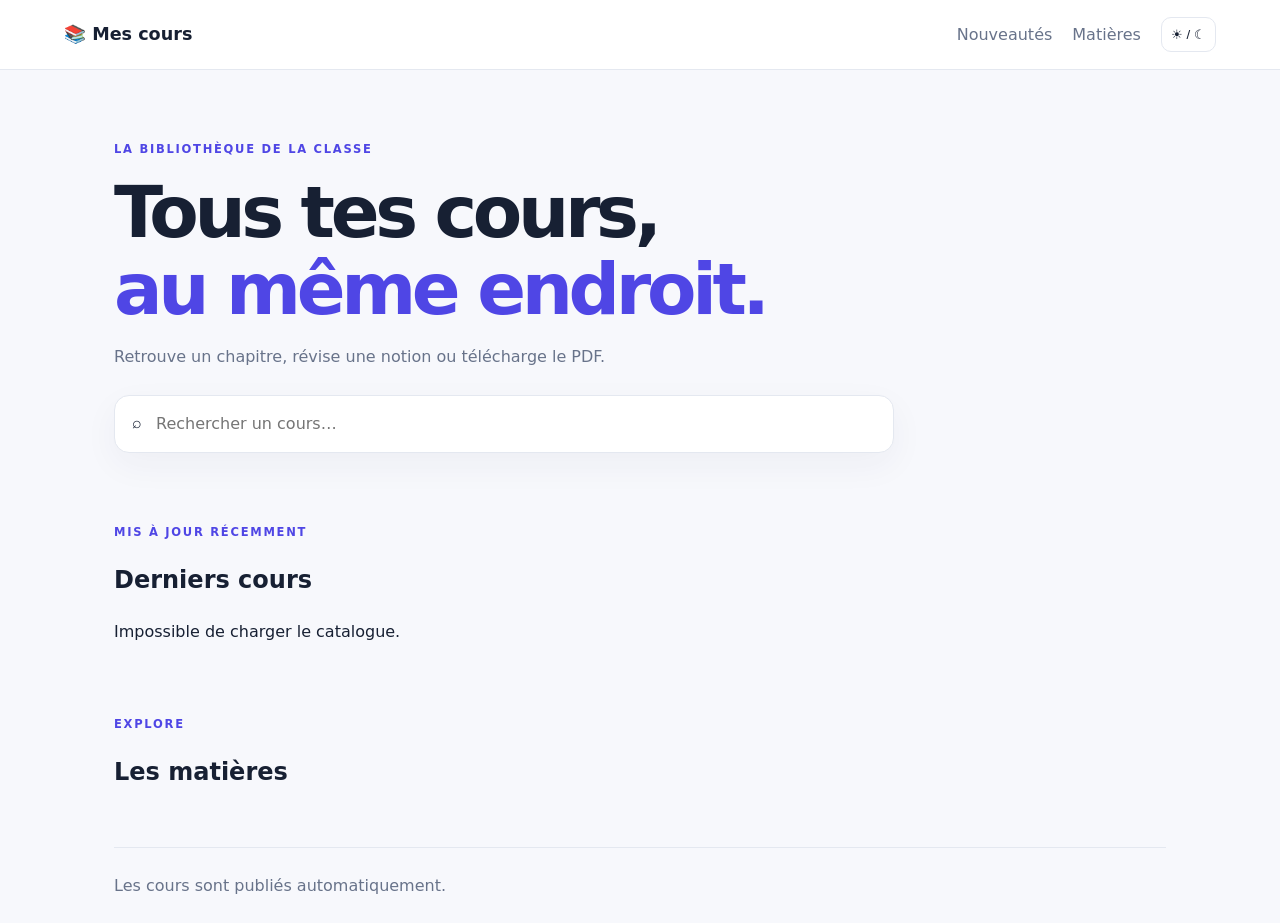
==== site/index.html @ 86d7a433 "Première version, création des fondations, cours sur les equations différentielles" ====
<!doctype html><html lang="fr"><head><meta charset="utf-8"><meta name="viewport" content="width=device-width,initial-scale=1"><title>Mes cours</title><link rel="stylesheet" href="assets/style.css"><script>const t=localStorage.getItem('theme');if(t)document.documentElement.dataset.theme=t;</script></head><body><header class="topbar"><a class="brand" href="./index.html">📚 Mes cours</a><nav><a href="#recent">Nouveautés</a><a href="#subjects">Matières</a><button id="themeToggle" class="theme-toggle">☀ / ☾</button></nav></header><main class="container"><section class="hero"><div class="eyebrow">LA BIBLIOTHÈQUE DE LA CLASSE</div><h1>Tous tes cours,<br><span>au même endroit.</span></h1><p>Retrouve un chapitre, révise une notion ou télécharge le PDF.</p><label class="searchbox">⌕ <input id="searchInput" type="search" placeholder="Rechercher un cours…" aria-label="Rechercher un cours"></label><div id="searchResults" class="course-grid"></div></section><section id="recent" class="section"><div class="eyebrow">MIS À JOUR RÉCEMMENT</div><h2>Derniers cours</h2><div id="recentCourses" class="course-grid">Chargement…</div></section><section id="subjects" class="section"><div class="eyebrow">EXPLORE</div><h2>Les matières</h2><div id="subjectList" class="subject-grid"></div></section><footer>Les cours sont publiés automatiquement.</footer></main><script src="assets/app.js"></script></body></html>
---- site/assets/style.css ----
:root{color-scheme:light;--bg:#f7f8fc;--panel:#fff;--text:#172033;--muted:#68738a;--line:#e4e8f0;--accent:#4f46e5;--accent2:#e9eaff;--shadow:0 12px 35px #25304b0c}
:root[data-theme=dark]{color-scheme:dark;--bg:#0e1220;--panel:#171d2e;--text:#f0f3ff;--muted:#a2abc2;--line:#2a334a;--accent:#a5a0ff;--accent2:#292746;--shadow:0 12px 35px #0003}
*{box-sizing:border-box}body{margin:0;background:var(--bg);color:var(--text);font:16px/1.6 system-ui,sans-serif}a{color:inherit;text-decoration:none}.topbar{height:70px;padding:0 max(5vw,20px);display:flex;align-items:center;justify-content:space-between;border-bottom:1px solid var(--line);background:var(--panel)}.brand{font-weight:800;font-size:1.1rem}.topbar nav{display:flex;align-items:center;gap:20px;color:var(--muted)}button{cursor:pointer}.theme-toggle{border:1px solid var(--line);border-radius:10px;padding:9px;background:var(--panel);color:var(--text)}.container{max-width:1100px;margin:auto;padding:0 24px}.hero{padding:70px 0 35px;max-width:780px}.eyebrow{font-size:.72rem;letter-spacing:.15em;font-weight:800;color:var(--accent)}h1{font-size:clamp(2.6rem,7vw,4.5rem);line-height:1.07;letter-spacing:-.06em;margin:16px 0}h1 span{color:var(--accent)}p,.meta{color:var(--muted)}.searchbox{margin-top:25px;display:flex;gap:12px;padding:14px 17px;border:1px solid var(--line);border-radius:15px;background:var(--panel);box-shadow:var(--shadow)}.searchbox input{border:0;outline:0;background:transparent;color:var(--text);width:100%;font:inherit}.section{padding:35px 0}.course-grid,.subject-grid{display:grid;grid-template-columns:repeat(auto-fit,minmax(min(100%,250px),1fr));gap:15px}.course-card,.subject-card{display:block;border:1px solid var(--line);border-radius:16px;padding:19px;background:var(--panel);box-shadow:var(--shadow);transition:transform .18s}.course-card:hover,.subject-card:hover{transform:translateY(-3px)}.tag{display:inline-block;background:var(--accent2);color:var(--accent);font-weight:750;font-size:.75rem;padding:3px 9px;border-radius:7px}.course-card h3{margin:12px 0 6px;line-height:1.35}.meta{font-size:.8rem;overflow-wrap:anywhere}.card-links{display:flex;gap:14px;margin-top:17px;font-weight:700;color:var(--accent);font-size:.9rem}.subject-card{font-weight:750}.subject-card small{display:block;color:var(--muted);font-weight:400}.reading{max-width:900px;margin:auto;padding:28px 22px 70px}.reader-actions{display:flex;justify-content:space-between;gap:12px;margin-bottom:25px}.back{color:var(--muted)}.button{background:var(--accent);color:white;padding:10px 14px;border-radius:10px;font-weight:750}.prose{background:var(--panel);border:1px solid var(--line);border-radius:17px;padding:clamp(18px,5vw,48px);overflow-wrap:anywhere}.prose h1,.prose h2,.prose h3{line-height:1.25;margin-top:1.6em}.prose h2{border-bottom:1px solid var(--line);padding-bottom:.4em}.prose img{max-width:100%;height:auto}.prose table{width:100%;border-collapse:collapse;display:block;overflow-x:auto}.prose th,.prose td{border:1px solid var(--line);padding:8px}.prose th{background:var(--accent2)}.prose blockquote{border-left:4px solid var(--accent);padding:4px 15px;color:var(--muted)}.prose pre{overflow:auto;padding:14px;background:var(--bg);border-radius:9px}footer{padding:25px 0;border-top:1px solid var(--line);color:var(--muted)}@media(max-width:600px){.topbar nav{gap:9px}.container{padding:0 17px}.hero{padding-top:45px}.reader-actions{flex-direction:column}}@media print{.topbar,.reader-actions{display:none!important}body{background:white;color:#111}.prose{border:0;padding:0}.prose h1,.prose h2,.prose h3{break-after:avoid}.prose img,table,pre{break-inside:avoid}}
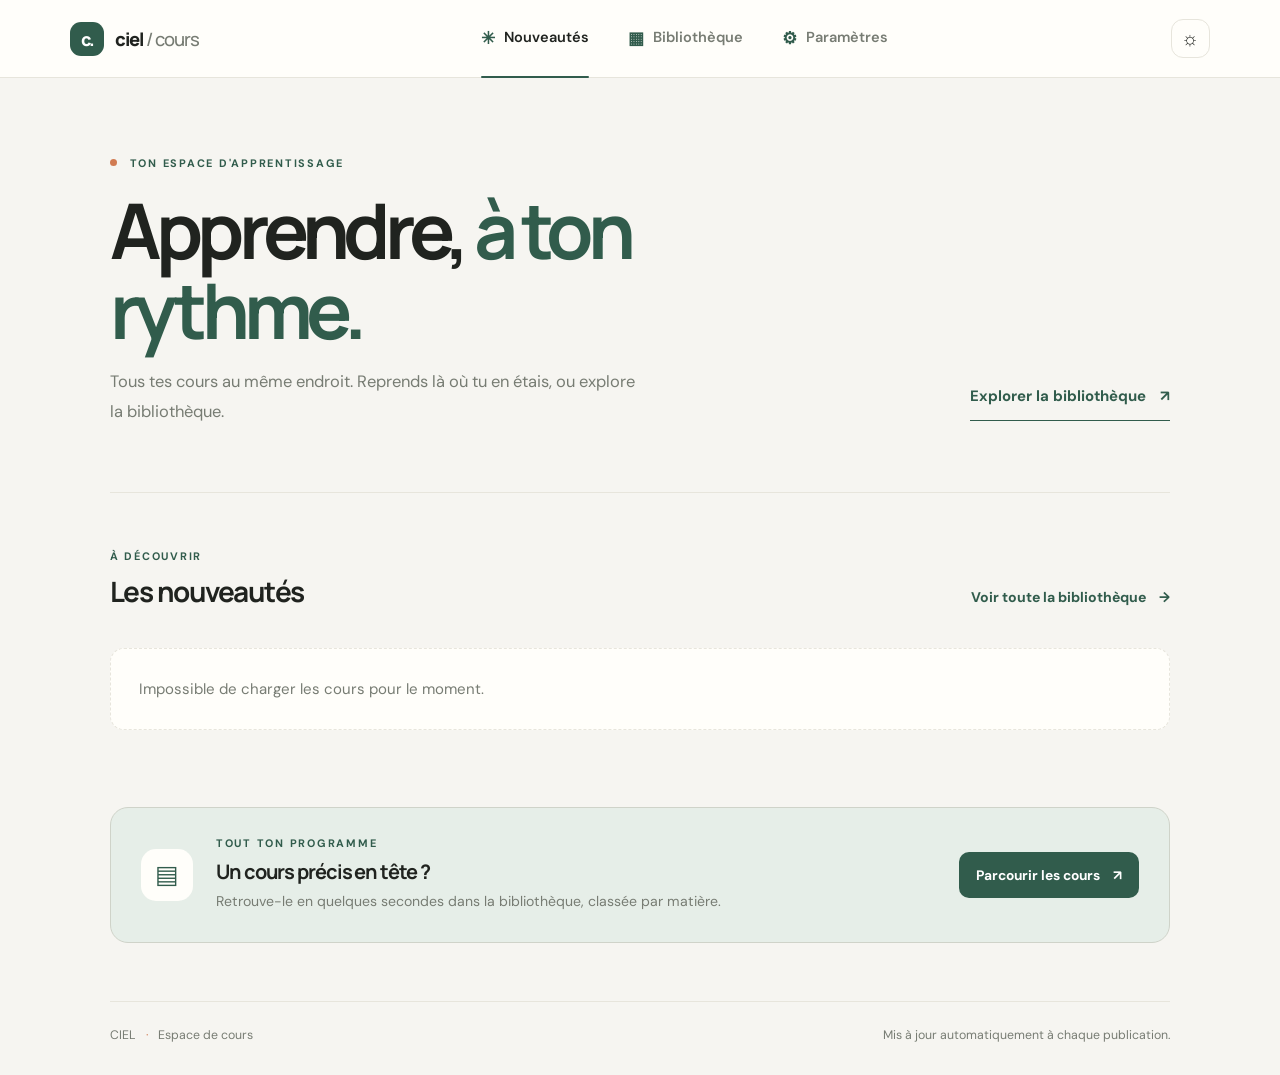
==== commit 9aa71238: "Refonte de l'UI" ====
--- a/site/index.html
+++ b/site/index.html
@@ -1 +1,52 @@
-<!doctype html><html lang="fr"><head><meta charset="utf-8"><meta name="viewport" content="width=device-width,initial-scale=1"><title>Mes cours</title><link rel="stylesheet" href="assets/style.css"><script>const t=localStorage.getItem('theme');if(t)document.documentElement.dataset.theme=t;</script></head><body><header class="topbar"><a class="brand" href="./index.html">📚 Mes cours</a><nav><a href="#recent">Nouveautés</a><a href="#subjects">Matières</a><button id="themeToggle" class="theme-toggle">☀ / ☾</button></nav></header><main class="container"><section class="hero"><div class="eyebrow">LA BIBLIOTHÈQUE DE LA CLASSE</div><h1>Tous tes cours,<br><span>au même endroit.</span></h1><p>Retrouve un chapitre, révise une notion ou télécharge le PDF.</p><label class="searchbox">⌕ <input id="searchInput" type="search" placeholder="Rechercher un cours…" aria-label="Rechercher un cours"></label><div id="searchResults" class="course-grid"></div></section><section id="recent" class="section"><div class="eyebrow">MIS À JOUR RÉCEMMENT</div><h2>Derniers cours</h2><div id="recentCourses" class="course-grid">Chargement…</div></section><section id="subjects" class="section"><div class="eyebrow">EXPLORE</div><h2>Les matières</h2><div id="subjectList" class="subject-grid"></div></section><footer>Les cours sont publiés automatiquement.</footer></main><script src="assets/app.js"></script></body></html>+<!doctype html>
+<html lang="fr">
+<head>
+  <meta charset="utf-8">
+  <meta name="viewport" content="width=device-width,initial-scale=1">
+  <meta name="theme-color" content="#f6f5f1">
+  <title>CIEL — Espace de cours</title>
+  <link rel="preconnect" href="https://fonts.googleapis.com">
+  <link rel="preconnect" href="https://fonts.gstatic.com" crossorigin>
+  <link href="https://fonts.googleapis.com/css2?family=DM+Sans:wght@400;500;600;700&family=Manrope:wght@400;500;600;700;800&display=swap" rel="stylesheet">
+  <link rel="stylesheet" href="assets/style.css">
+  <script>try{const t=localStorage.getItem('theme');if(t)document.documentElement.dataset.theme=t}catch(e){}</script>
+</head>
+<body data-page="home" data-catalog="catalog.json">
+  <header class="topbar">
+    <a class="brand" href="./index.html" aria-label="CIEL, accueil"><span class="brand-mark">c.</span><span>ciel<span class="brand-light"> / cours</span></span></a>
+    <nav class="main-nav" aria-label="Navigation principale">
+      <a class="nav-link active" href="./index.html"><span class="nav-icon">✳</span>Nouveautés</a>
+      <a class="nav-link" href="./bibliotheque.html"><span class="nav-icon">▦</span>Bibliothèque</a>
+      <a class="nav-link" href="./parametres.html"><span class="nav-icon">⚙</span>Paramètres</a>
+    </nav>
+    <button id="themeToggle" class="icon-button theme-toggle" type="button" aria-label="Changer de thème" title="Changer de thème"><span class="theme-glyph">☼</span></button>
+  </header>
+
+  <main class="page-shell">
+    <section class="welcome-block">
+      <div class="welcome-copy">
+        <div class="overline"><span class="status-dot"></span> TON ESPACE D'APPRENTISSAGE</div>
+        <h1>Apprendre, <em>à ton rythme.</em></h1>
+        <p class="welcome-text">Tous tes cours au même endroit. Reprends là où tu en étais, ou explore la bibliothèque.</p>
+      </div>
+      <a class="welcome-action" href="./bibliotheque.html">Explorer la bibliothèque <span>↗</span></a>
+    </section>
+
+    <section class="section-block" aria-labelledby="recent-title">
+      <div class="section-heading">
+        <div><div class="overline">À DÉCOUVRIR</div><h2 id="recent-title">Les nouveautés</h2></div>
+        <a class="text-link" href="./bibliotheque.html">Voir toute la bibliothèque <span>→</span></a>
+      </div>
+      <div id="recentCourses" class="course-grid"><div class="loading-state">Préparation de tes cours…</div></div>
+    </section>
+
+    <section class="library-teaser">
+      <div class="teaser-icon">▤</div>
+      <div class="teaser-copy"><div class="overline">TOUT TON PROGRAMME</div><h2>Un cours précis en tête ?</h2><p>Retrouve-le en quelques secondes dans la bibliothèque, classée par matière.</p></div>
+      <a class="button-primary" href="./bibliotheque.html">Parcourir les cours <span>↗</span></a>
+    </section>
+    <footer class="site-footer"><span>CIEL <span class="footer-separator">·</span> Espace de cours</span><span>Mis à jour automatiquement à chaque publication.</span></footer>
+  </main>
+  <script src="assets/app.js"></script>
+</body>
+</html>
--- a/site/assets/style.css
+++ b/site/assets/style.css
@@ -1,3 +1,4 @@
-:root{color-scheme:light;--bg:#f7f8fc;--panel:#fff;--text:#172033;--muted:#68738a;--line:#e4e8f0;--accent:#4f46e5;--accent2:#e9eaff;--shadow:0 12px 35px #25304b0c}
-:root[data-theme=dark]{color-scheme:dark;--bg:#0e1220;--panel:#171d2e;--text:#f0f3ff;--muted:#a2abc2;--line:#2a334a;--accent:#a5a0ff;--accent2:#292746;--shadow:0 12px 35px #0003}
-*{box-sizing:border-box}body{margin:0;background:var(--bg);color:var(--text);font:16px/1.6 system-ui,sans-serif}a{color:inherit;text-decoration:none}.topbar{height:70px;padding:0 max(5vw,20px);display:flex;align-items:center;justify-content:space-between;border-bottom:1px solid var(--line);background:var(--panel)}.brand{font-weight:800;font-size:1.1rem}.topbar nav{display:flex;align-items:center;gap:20px;color:var(--muted)}button{cursor:pointer}.theme-toggle{border:1px solid var(--line);border-radius:10px;padding:9px;background:var(--panel);color:var(--text)}.container{max-width:1100px;margin:auto;padding:0 24px}.hero{padding:70px 0 35px;max-width:780px}.eyebrow{font-size:.72rem;letter-spacing:.15em;font-weight:800;color:var(--accent)}h1{font-size:clamp(2.6rem,7vw,4.5rem);line-height:1.07;letter-spacing:-.06em;margin:16px 0}h1 span{color:var(--accent)}p,.meta{color:var(--muted)}.searchbox{margin-top:25px;display:flex;gap:12px;padding:14px 17px;border:1px solid var(--line);border-radius:15px;background:var(--panel);box-shadow:var(--shadow)}.searchbox input{border:0;outline:0;background:transparent;color:var(--text);width:100%;font:inherit}.section{padding:35px 0}.course-grid,.subject-grid{display:grid;grid-template-columns:repeat(auto-fit,minmax(min(100%,250px),1fr));gap:15px}.course-card,.subject-card{display:block;border:1px solid var(--line);border-radius:16px;padding:19px;background:var(--panel);box-shadow:var(--shadow);transition:transform .18s}.course-card:hover,.subject-card:hover{transform:translateY(-3px)}.tag{display:inline-block;background:var(--accent2);color:var(--accent);font-weight:750;font-size:.75rem;padding:3px 9px;border-radius:7px}.course-card h3{margin:12px 0 6px;line-height:1.35}.meta{font-size:.8rem;overflow-wrap:anywhere}.card-links{display:flex;gap:14px;margin-top:17px;font-weight:700;color:var(--accent);font-size:.9rem}.subject-card{font-weight:750}.subject-card small{display:block;color:var(--muted);font-weight:400}.reading{max-width:900px;margin:auto;padding:28px 22px 70px}.reader-actions{display:flex;justify-content:space-between;gap:12px;margin-bottom:25px}.back{color:var(--muted)}.button{background:var(--accent);color:white;padding:10px 14px;border-radius:10px;font-weight:750}.prose{background:var(--panel);border:1px solid var(--line);border-radius:17px;padding:clamp(18px,5vw,48px);overflow-wrap:anywhere}.prose h1,.prose h2,.prose h3{line-height:1.25;margin-top:1.6em}.prose h2{border-bottom:1px solid var(--line);padding-bottom:.4em}.prose img{max-width:100%;height:auto}.prose table{width:100%;border-collapse:collapse;display:block;overflow-x:auto}.prose th,.prose td{border:1px solid var(--line);padding:8px}.prose th{background:var(--accent2)}.prose blockquote{border-left:4px solid var(--accent);padding:4px 15px;color:var(--muted)}.prose pre{overflow:auto;padding:14px;background:var(--bg);border-radius:9px}footer{padding:25px 0;border-top:1px solid var(--line);color:var(--muted)}@media(max-width:600px){.topbar nav{gap:9px}.container{padding:0 17px}.hero{padding-top:45px}.reader-actions{flex-direction:column}}@media print{.topbar,.reader-actions{display:none!important}body{background:white;color:#111}.prose{border:0;padding:0}.prose h1,.prose h2,.prose h3{break-after:avoid}.prose img,table,pre{break-inside:avoid}}
+/* CIEL — interface */
+:root{color-scheme:light;--bg:#f6f5f1;--panel:#fffefa;--panel-soft:#f0efe9;--text:#20231f;--muted:#777c73;--line:#e7e5dc;--accent:#315c4c;--accent-strong:#234738;--accent-soft:#e6eee8;--orange:#d17b52;--shadow:0 12px 36px rgba(35,43,35,.055);--shadow-hover:0 18px 42px rgba(35,43,35,.10)}
+:root[data-theme=dark]{color-scheme:dark;--bg:#171b19;--panel:#202723;--panel-soft:#29312c;--text:#eff2ed;--muted:#a5afa7;--line:#354039;--accent:#9bc5aa;--accent-strong:#b5d6bf;--accent-soft:#2b3c32;--orange:#e59a70;--shadow:0 12px 36px rgba(0,0,0,.16);--shadow-hover:0 18px 42px rgba(0,0,0,.25)}
+*{box-sizing:border-box}html{scroll-behavior:smooth}body{margin:0;background:var(--bg);color:var(--text);font:15px/1.65 "DM Sans",sans-serif;transition:background .2s,color .2s}a{color:inherit;text-decoration:none}button,input{font:inherit}button{cursor:pointer}.topbar{height:78px;padding:0 max(calc((100vw - 1180px)/2),5.5vw);display:flex;align-items:center;justify-content:space-between;gap:28px;background:var(--panel);border-bottom:1px solid var(--line);position:sticky;top:0;z-index:20}.brand{display:flex;align-items:center;gap:11px;font:800 1.15rem "Manrope",sans-serif;letter-spacing:-.055em;white-space:nowrap}.brand-mark{width:34px;height:34px;display:grid;place-items:center;background:var(--accent);color:#fff;border-radius:11px;font:800 1.12rem "Manrope",sans-serif;letter-spacing:-.08em}.brand-light{font-weight:500;color:var(--muted)}.main-nav{display:flex;align-items:center;gap:7px;height:100%}.nav-link{height:100%;display:flex;align-items:center;gap:9px;padding:0 16px;color:var(--muted);font-size:.91rem;font-weight:600;position:relative;transition:color .18s}.nav-link:hover,.nav-link.active{color:var(--text)}.nav-link.active:after{content:"";position:absolute;bottom:-1px;left:16px;right:16px;height:2px;background:var(--accent);border-radius:2px}.nav-icon{font-size:1.05rem;color:var(--accent)}.icon-button{width:39px;height:39px;display:grid;place-items:center;border:1px solid var(--line);border-radius:12px;background:var(--panel);color:var(--text);font-size:1.2rem;transition:background .18s,border .18s}.icon-button:hover{background:var(--panel-soft);border-color:var(--muted)}.page-shell{max-width:1120px;margin:0 auto;padding:0 30px}.welcome-block{min-height:340px;padding:78px 0 66px;display:flex;align-items:flex-end;justify-content:space-between;gap:40px;border-bottom:1px solid var(--line)}.welcome-copy{max-width:660px}.overline{font-size:.68rem;letter-spacing:.16em;font-weight:700;color:var(--accent);line-height:1.4}.status-dot{display:inline-block;width:7px;height:7px;border-radius:50%;background:var(--orange);margin:0 8px 1px 0}.welcome-block h1,.library-intro h1{font:700 clamp(2.9rem,6vw,5rem)/1.04 "Manrope",sans-serif;letter-spacing:-.075em;margin:19px 0 17px}.welcome-block h1 em,.library-intro h1 em{font-style:normal;color:var(--accent)}.welcome-text{font-size:1.03rem;color:var(--muted);max-width:530px;margin:0;line-height:1.8}.welcome-action{font-weight:700;color:var(--accent);white-space:nowrap;padding:12px 0;border-bottom:1px solid var(--accent);margin-bottom:5px}.welcome-action span,.text-link span,.button-primary span{margin-left:10px}.section-block{padding:56px 0 48px}.section-heading{display:flex;align-items:flex-end;justify-content:space-between;gap:20px;margin-bottom:23px}.section-heading h2,.teaser-copy h2{font:700 1.75rem "Manrope",sans-serif;letter-spacing:-.055em;margin:7px 0 0}.text-link{font-size:.88rem;color:var(--accent);font-weight:700}.course-grid{display:grid;grid-template-columns:repeat(2,minmax(0,1fr));gap:14px}.course-card{min-height:190px;padding:21px 22px 18px;background:var(--panel);border:1px solid var(--line);border-radius:15px;display:flex;flex-direction:column;box-shadow:var(--shadow);transition:transform .2s,border-color .2s,box-shadow .2s}.course-card:hover{transform:translateY(-3px);border-color:color-mix(in srgb,var(--accent) 42%,var(--line));box-shadow:var(--shadow-hover)}.course-card-top{display:flex;align-items:center;justify-content:space-between}.course-type{font-size:.62rem;letter-spacing:.13em;font-weight:800;color:var(--muted)}.course-arrow{color:var(--accent);font-size:1.15rem}.course-card h3{font:700 1.12rem/1.4 "Manrope",sans-serif;letter-spacing:-.035em;margin:16px 0 20px}.course-card-bottom{margin-top:auto;display:flex;align-items:center;justify-content:space-between;gap:12px}.course-subject{font-size:.78rem;color:var(--muted);font-weight:600}.course-actions{display:flex;align-items:center;gap:14px;font-size:.78rem;font-weight:700;color:var(--accent)}.course-actions a:hover{text-decoration:underline;text-underline-offset:4px}.pdf-link{color:var(--muted)}.library-teaser{display:flex;align-items:center;gap:23px;padding:28px 30px;margin:14px 0 58px;background:var(--accent-soft);border:1px solid color-mix(in srgb,var(--accent) 13%,var(--line));border-radius:18px}.teaser-icon{flex:0 0 52px;width:52px;height:52px;display:grid;place-items:center;background:var(--panel);border-radius:15px;color:var(--accent);font-size:1.55rem}.teaser-copy{flex:1}.teaser-copy h2{font-size:1.25rem}.teaser-copy p{margin:5px 0 0;color:var(--muted);font-size:.88rem}.button-primary{padding:12px 17px;background:var(--accent);color:#fff;border-radius:10px;font-weight:700;font-size:.86rem;white-space:nowrap;transition:transform .18s,background .18s}.button-primary:hover{transform:translateY(-2px);background:var(--accent-strong)}.site-footer{display:flex;justify-content:space-between;gap:20px;padding:23px 0 30px;border-top:1px solid var(--line);font-size:.77rem;color:var(--muted)}.footer-separator{padding:0 7px;color:var(--orange)}.loading-state,.empty-state{grid-column:1/-1;padding:28px;color:var(--muted);background:var(--panel);border:1px dashed var(--line);border-radius:14px}.library-page{padding-top:64px}.library-intro{max-width:700px}.library-intro h1{font-size:clamp(2.8rem,5vw,4.2rem);margin:14px 0}.searchbox{height:59px;max-width:680px;margin-top:30px;display:flex;align-items:center;gap:13px;padding:0 17px;background:var(--panel);border:1px solid var(--line);border-radius:13px;box-shadow:var(--shadow);transition:border .18s,box-shadow .18s}.searchbox:focus-within{border-color:var(--accent);box-shadow:0 0 0 3px var(--accent-soft)}.search-symbol{font-size:1.7rem;color:var(--accent);line-height:1}.searchbox input{flex:1;min-width:0;border:0;outline:0;background:transparent;color:var(--text);font-size:.94rem}.searchbox input::placeholder{color:var(--muted)}.searchbox kbd{padding:4px 7px;border:1px solid var(--line);border-radius:6px;color:var(--muted);font: .68rem "DM Sans",sans-serif;white-space:nowrap}.library-toolbar{display:flex;align-items:center;justify-content:space-between;max-width:680px;margin-top:13px}.result-count{font-size:.78rem;color:var(--muted)}.clear-search{border:0;background:transparent;color:var(--accent);font-size:.78rem;font-weight:700}.subject-filters{display:flex;flex-wrap:wrap;gap:8px;margin:35px 0 29px;padding-bottom:22px;border-bottom:1px solid var(--line)}.filter-chip{border:1px solid var(--line);background:var(--panel);color:var(--muted);border-radius:999px;padding:8px 14px;font-size:.79rem;font-weight:600;transition:all .18s}.filter-chip:hover{border-color:var(--accent);color:var(--accent)}.filter-chip.active{background:var(--accent);border-color:var(--accent);color:#fff}.subject-section{margin:0 0 42px}.subject-heading{display:flex;align-items:center;gap:14px;margin-bottom:17px}.subject-icon{width:46px;height:46px;display:grid;place-items:center;border-radius:14px;font:700 1.35rem "Manrope",sans-serif}.subject-icon.violet{background:#eee9f8;color:#7155a7}.subject-icon.blue{background:#e6eef7;color:#416f9c}.subject-icon.coral{background:#f8e9e2;color:#b96d4d}.subject-icon.amber{background:#f7efd9;color:#a47b2f}.subject-icon.green{background:#e5efe7;color:#4c805b}.subject-icon.slate{background:var(--panel-soft);color:var(--accent)}:root[data-theme=dark] .subject-icon{filter:brightness(.78) saturate(.8)}.subject-heading-copy{flex:1}.subject-heading h2{font:700 1.16rem "Manrope",sans-serif;letter-spacing:-.035em;margin:0}.subject-heading p{font-size:.78rem;color:var(--muted);margin:2px 0 0}.subject-count{font-size:.75rem;color:var(--muted);padding:5px 10px;border:1px solid var(--line);border-radius:999px}.library-course-grid .course-card{min-height:165px}.empty-library{padding:65px 20px;text-align:center;background:var(--panel);border:1px dashed var(--line);border-radius:16px}.empty-illustration{margin:0 auto 14px;width:52px;height:52px;display:grid;place-items:center;background:var(--accent-soft);color:var(--accent);border-radius:16px;font-size:1.8rem}.empty-library h2{font:700 1.15rem "Manrope",sans-serif;margin:0 0 5px}.empty-library p{color:var(--muted);margin:0;font-size:.9rem}.settings-page{padding-top:64px;max-width:900px}.settings-panel{margin:35px 0 18px;padding:27px 30px;background:var(--panel);border:1px solid var(--line);border-radius:16px;box-shadow:var(--shadow)}.settings-section-heading{display:flex;align-items:center;gap:14px;padding-bottom:22px;border-bottom:1px solid var(--line)}.settings-icon{width:43px;height:43px;display:grid;place-items:center;border-radius:13px;background:var(--accent-soft);color:var(--accent);font-size:1.3rem;font-weight:700}.settings-section-heading h2{font:700 1.08rem "Manrope",sans-serif;margin:0}.settings-section-heading p{font-size:.82rem;color:var(--muted);margin:3px 0 0}.setting-row{display:flex;justify-content:space-between;align-items:center;gap:25px;padding:22px 0 2px}.setting-row strong,.setting-row span{display:block}.setting-row strong{font-size:.9rem}.setting-row>div:first-child span{font-size:.78rem;color:var(--muted);margin-top:3px}.theme-options{display:flex;gap:7px}.theme-option{border:1px solid var(--line);background:var(--panel);color:var(--muted);border-radius:9px;padding:9px 12px;font-size:.78rem;font-weight:600}.theme-option span{display:inline!important;margin-right:5px}.theme-option.selected{background:var(--accent-soft);border-color:var(--accent);color:var(--accent)}.about-panel{margin-bottom:55px}.about-copy{padding-top:19px;color:var(--muted);font-size:.86rem;line-height:1.8}.reading{max-width:900px;margin:auto;padding:30px 24px 70px}.reader-actions{display:flex;justify-content:space-between;gap:12px;margin-bottom:25px}.back{color:var(--muted);font-weight:600}.button{background:var(--accent);color:white;padding:10px 14px;border-radius:10px;font-weight:750}.prose{background:var(--panel);border:1px solid var(--line);border-radius:17px;padding:clamp(18px,5vw,48px);overflow-wrap:anywhere}.prose h1,.prose h2,.prose h3{font-family:"Manrope",sans-serif;line-height:1.25;margin-top:1.6em}.prose h2{border-bottom:1px solid var(--line);padding-bottom:.4em}.prose img{max-width:100%;height:auto}.prose table{width:100%;border-collapse:collapse;display:block;overflow-x:auto}.prose th,.prose td{border:1px solid var(--line);padding:8px}.prose th{background:var(--accent-soft)}.prose blockquote{border-left:4px solid var(--accent);padding:4px 15px;color:var(--muted)}.prose pre{overflow:auto;padding:14px;background:var(--bg);border-radius:9px}.prose a{color:var(--accent);text-decoration:underline;text-underline-offset:3px}body:has(.reading) .topbar .main-nav{display:none}@media(max-width:760px){.topbar{height:68px;padding:0 20px;gap:12px}.main-nav{gap:0}.nav-link{padding:0 10px;font-size:.8rem}.nav-icon{display:none}.nav-link.active:after{left:10px;right:10px}.page-shell{padding-left:22px;padding-right:22px}.welcome-block{min-height:0;padding:58px 0 45px;display:block}.welcome-block h1{font-size:clamp(2.8rem,10vw,4rem)}.welcome-action{display:inline-block;margin-top:25px}.section-block{padding:43px 0 35px}.course-grid{grid-template-columns:1fr}.library-teaser{align-items:flex-start;flex-wrap:wrap;padding:23px}.teaser-copy{min-width:calc(100% - 80px)}.button-primary{margin-left:75px}.library-page,.settings-page{padding-top:48px}.searchbox kbd{display:none}.setting-row{align-items:flex-start;flex-direction:column}.theme-options{flex-wrap:wrap}.site-footer{flex-direction:column;gap:6px}}@media(max-width:480px){.topbar{padding:0 14px}.brand{font-size:1rem;gap:7px}.brand-mark{width:30px;height:30px}.nav-link{padding:0 7px;font-size:.73rem}.icon-button{width:34px;height:34px}.page-shell{padding-left:17px;padding-right:17px}.welcome-block{padding-top:47px}.welcome-text{font-size:.94rem}.section-heading{align-items:flex-start;flex-direction:column}.text-link{margin-top:0}.course-card{padding:19px}.course-card-bottom{align-items:flex-start;flex-direction:column}.course-actions{width:100%;justify-content:space-between}.library-intro h1{font-size:2.8rem}.subject-heading{gap:10px}.subject-icon{width:40px;height:40px}.subject-heading p{max-width:200px}.settings-panel{padding:21px 18px}.reader-actions{flex-direction:column}}@media print{.topbar,.reader-actions{display:none!important}body{background:white;color:#111}.prose{border:0;padding:0}.prose h1,.prose h2,.prose h3{break-after:avoid}.prose img,table,pre{break-inside:avoid}}
